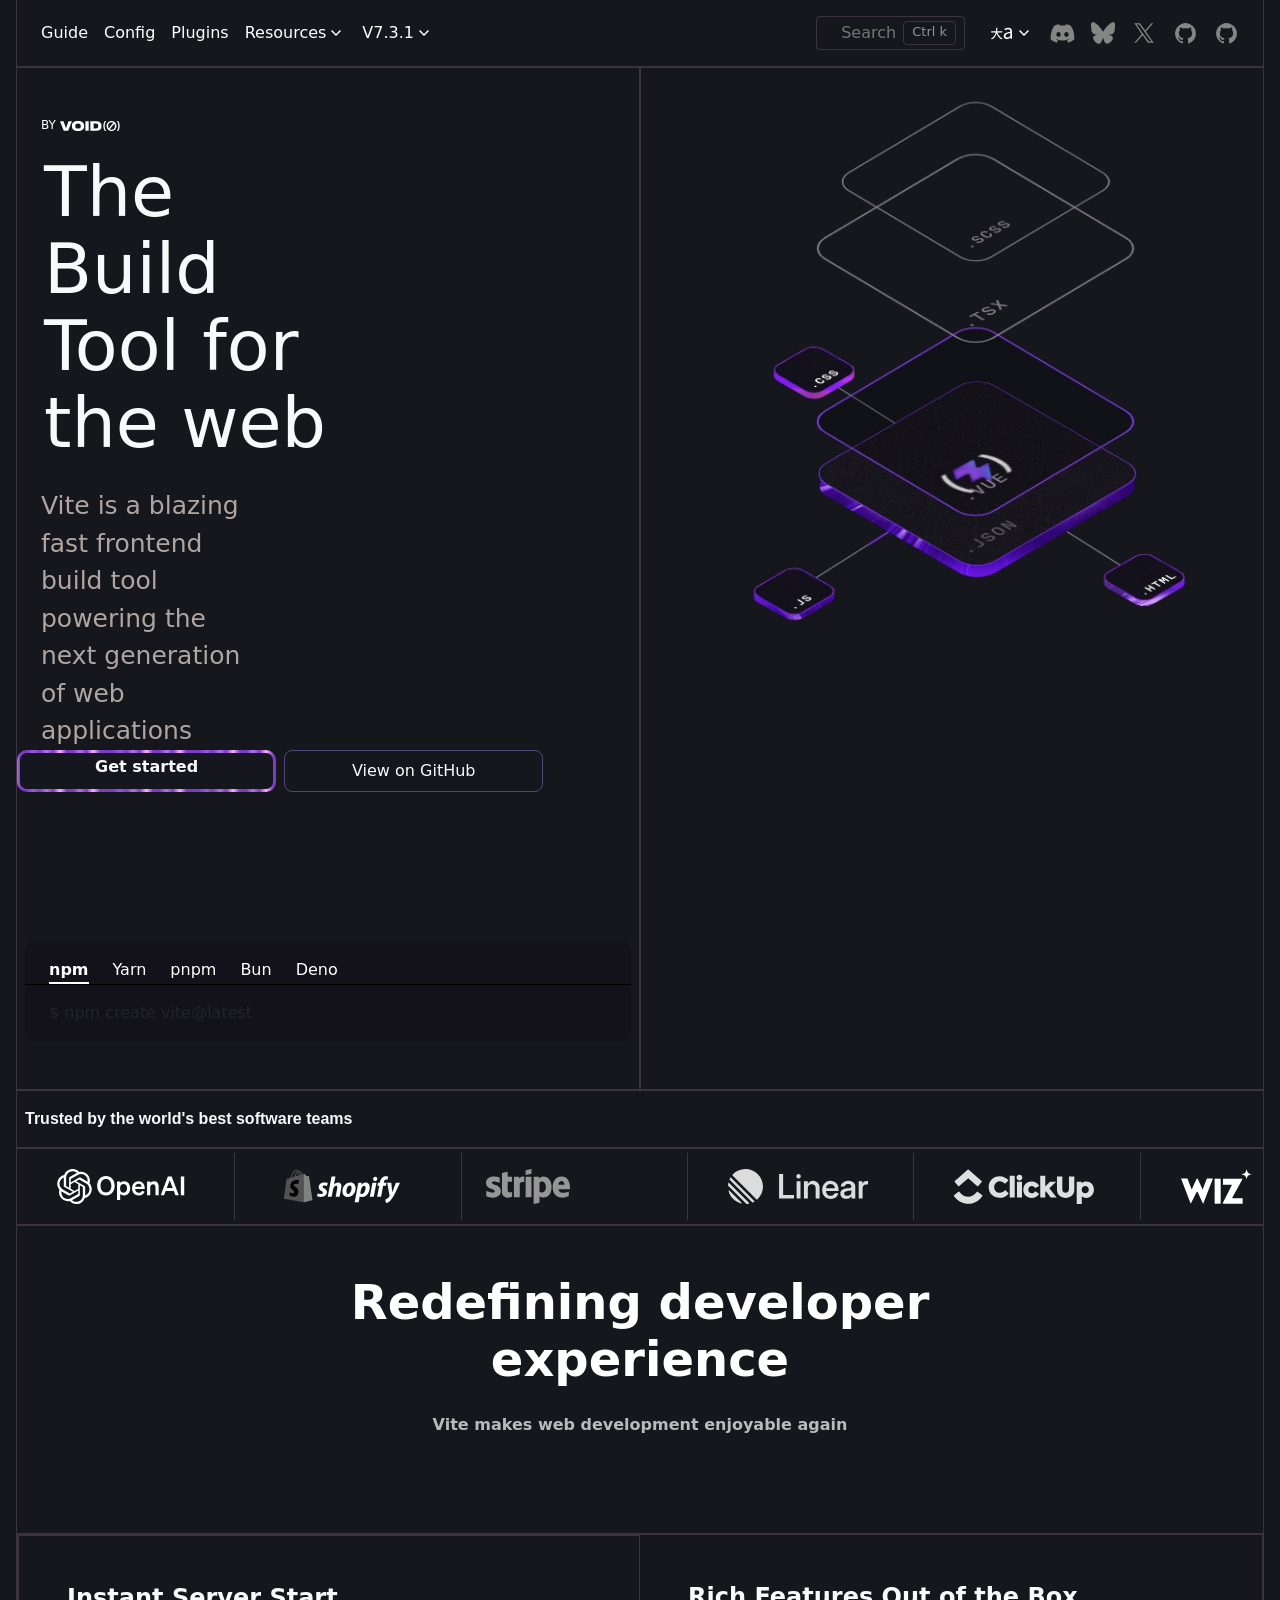
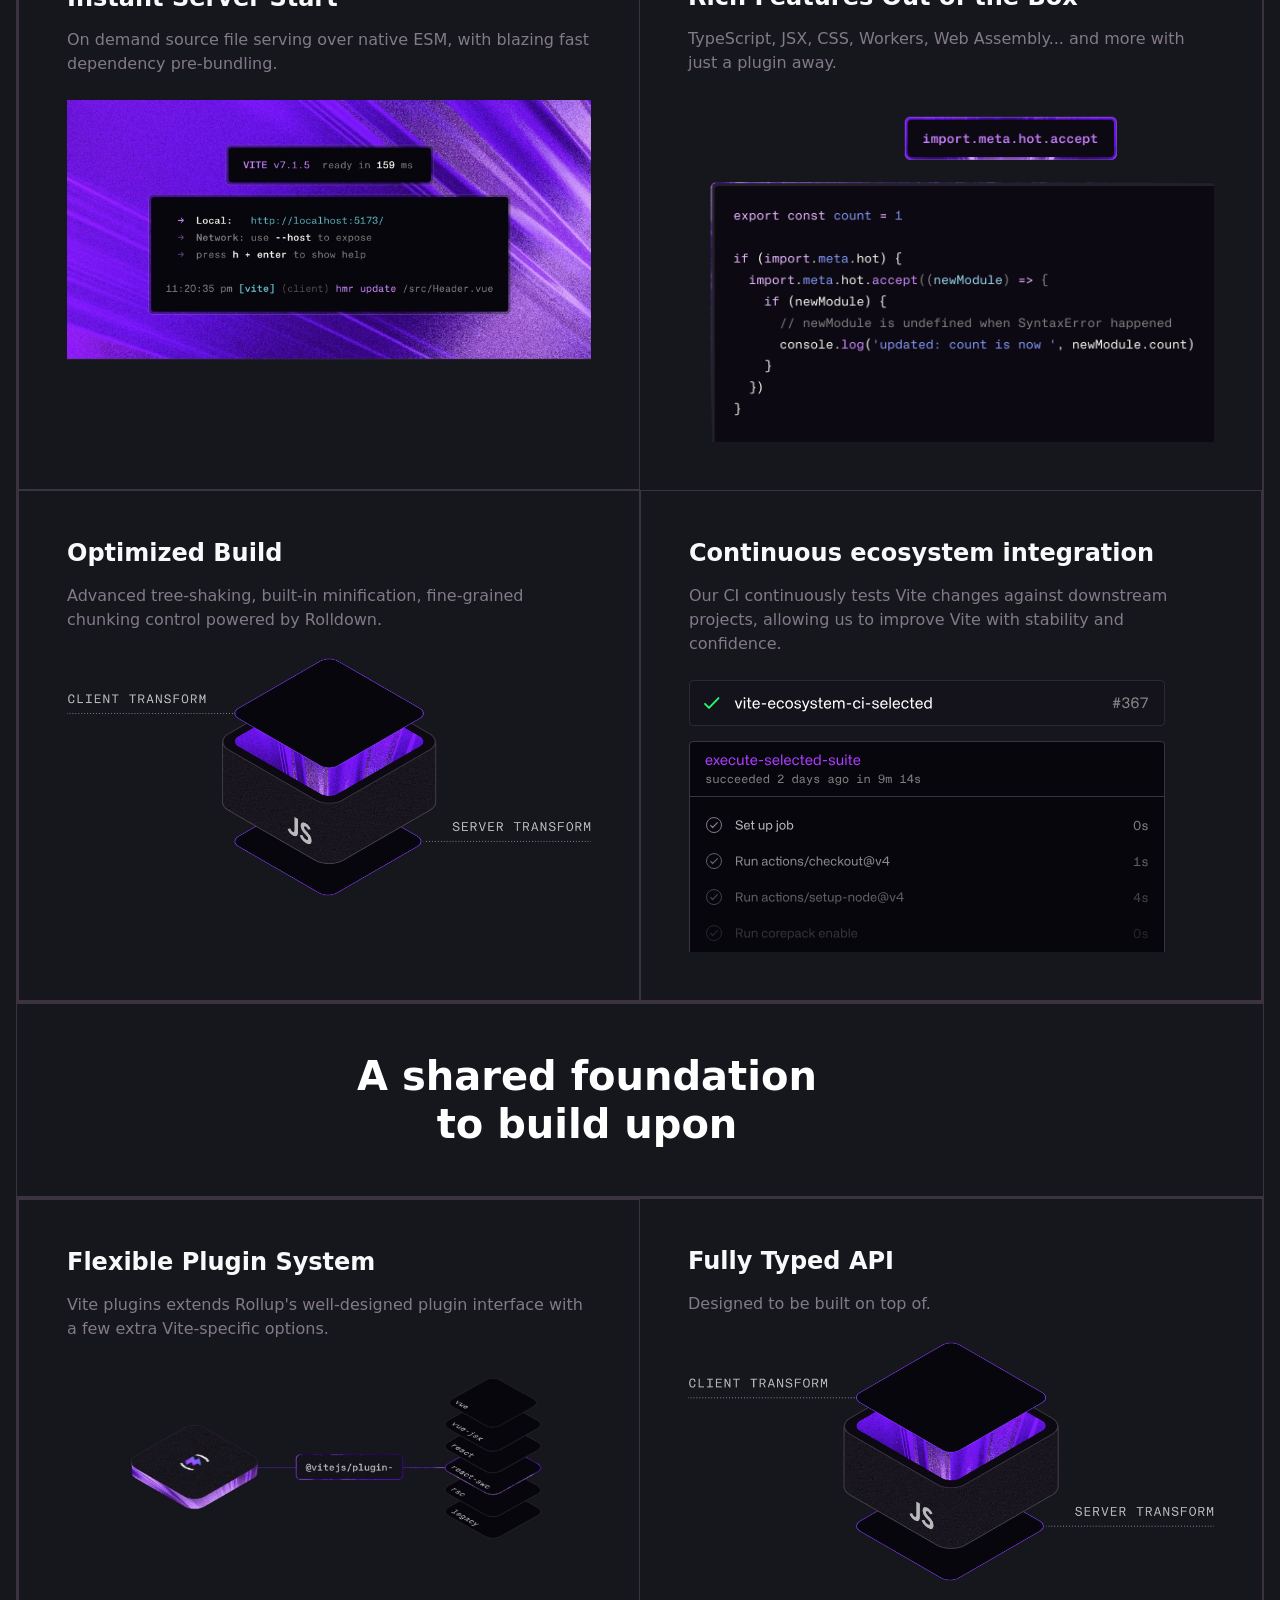
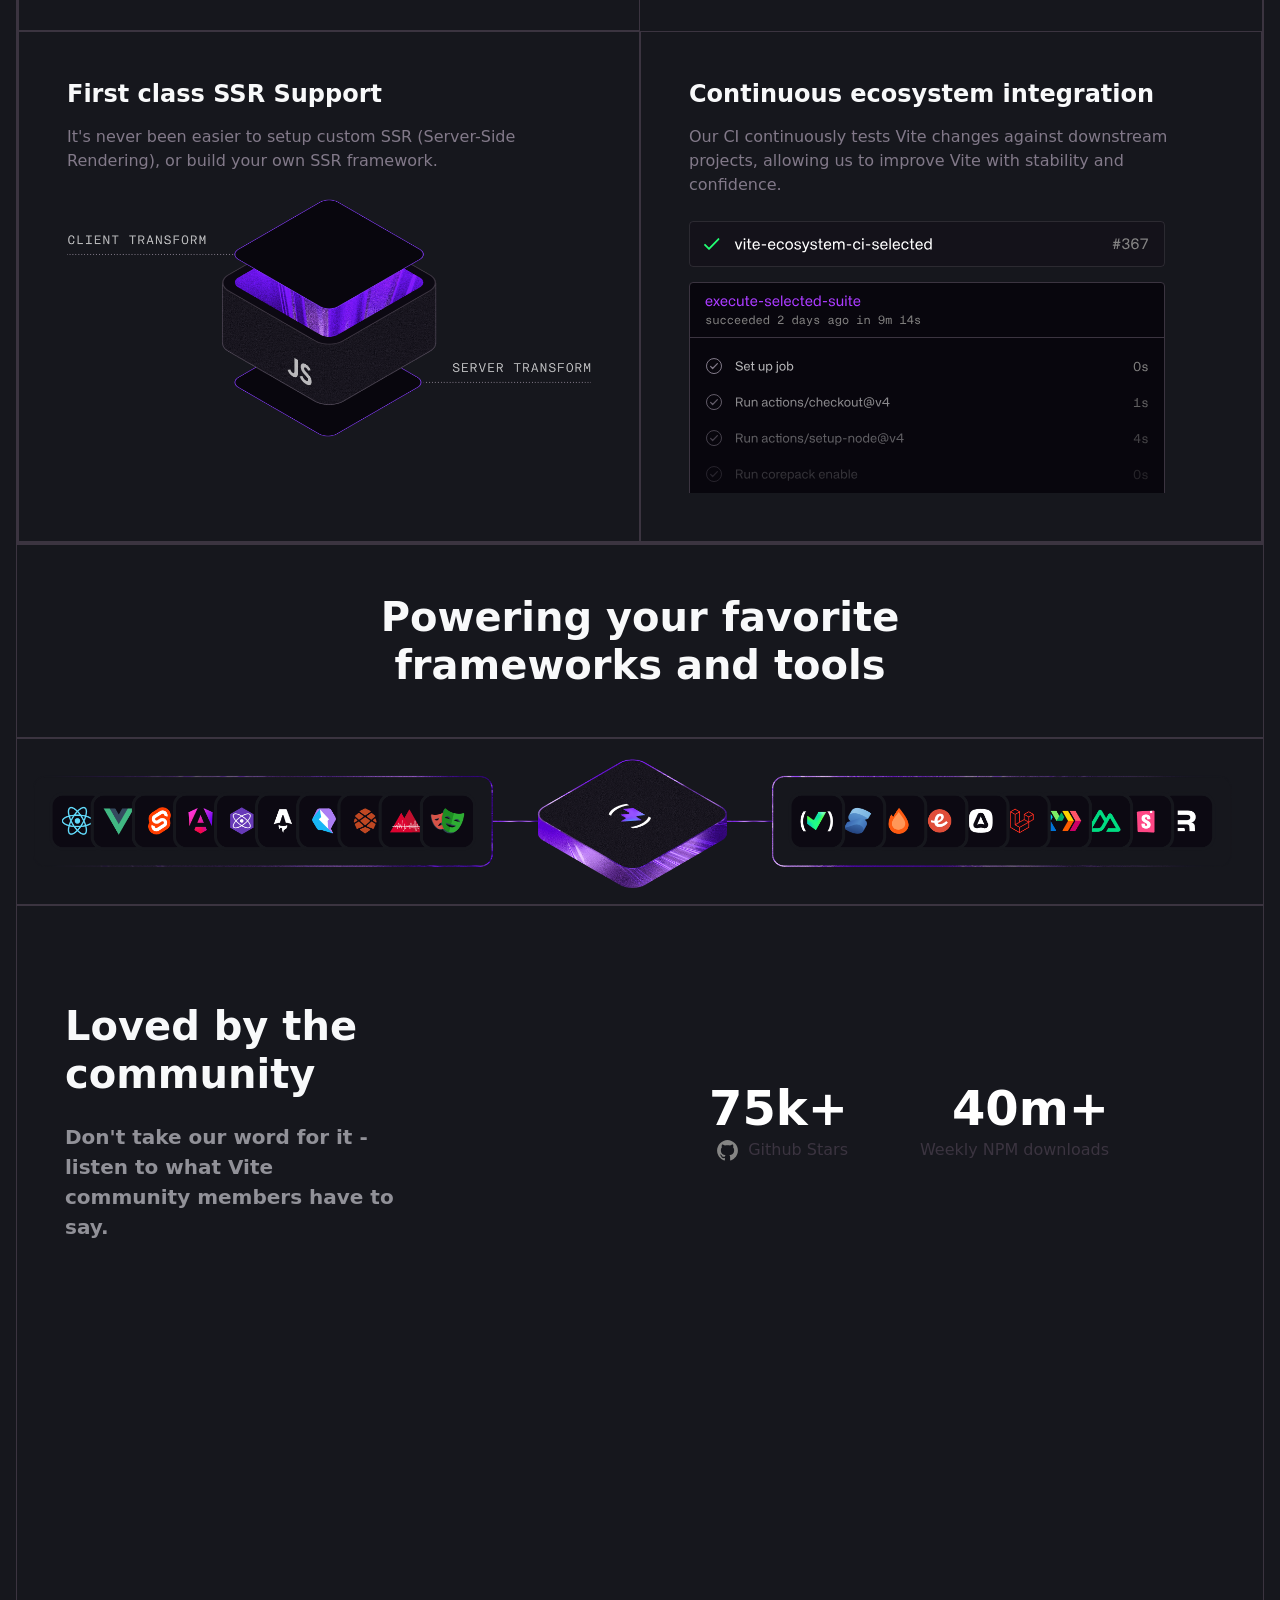
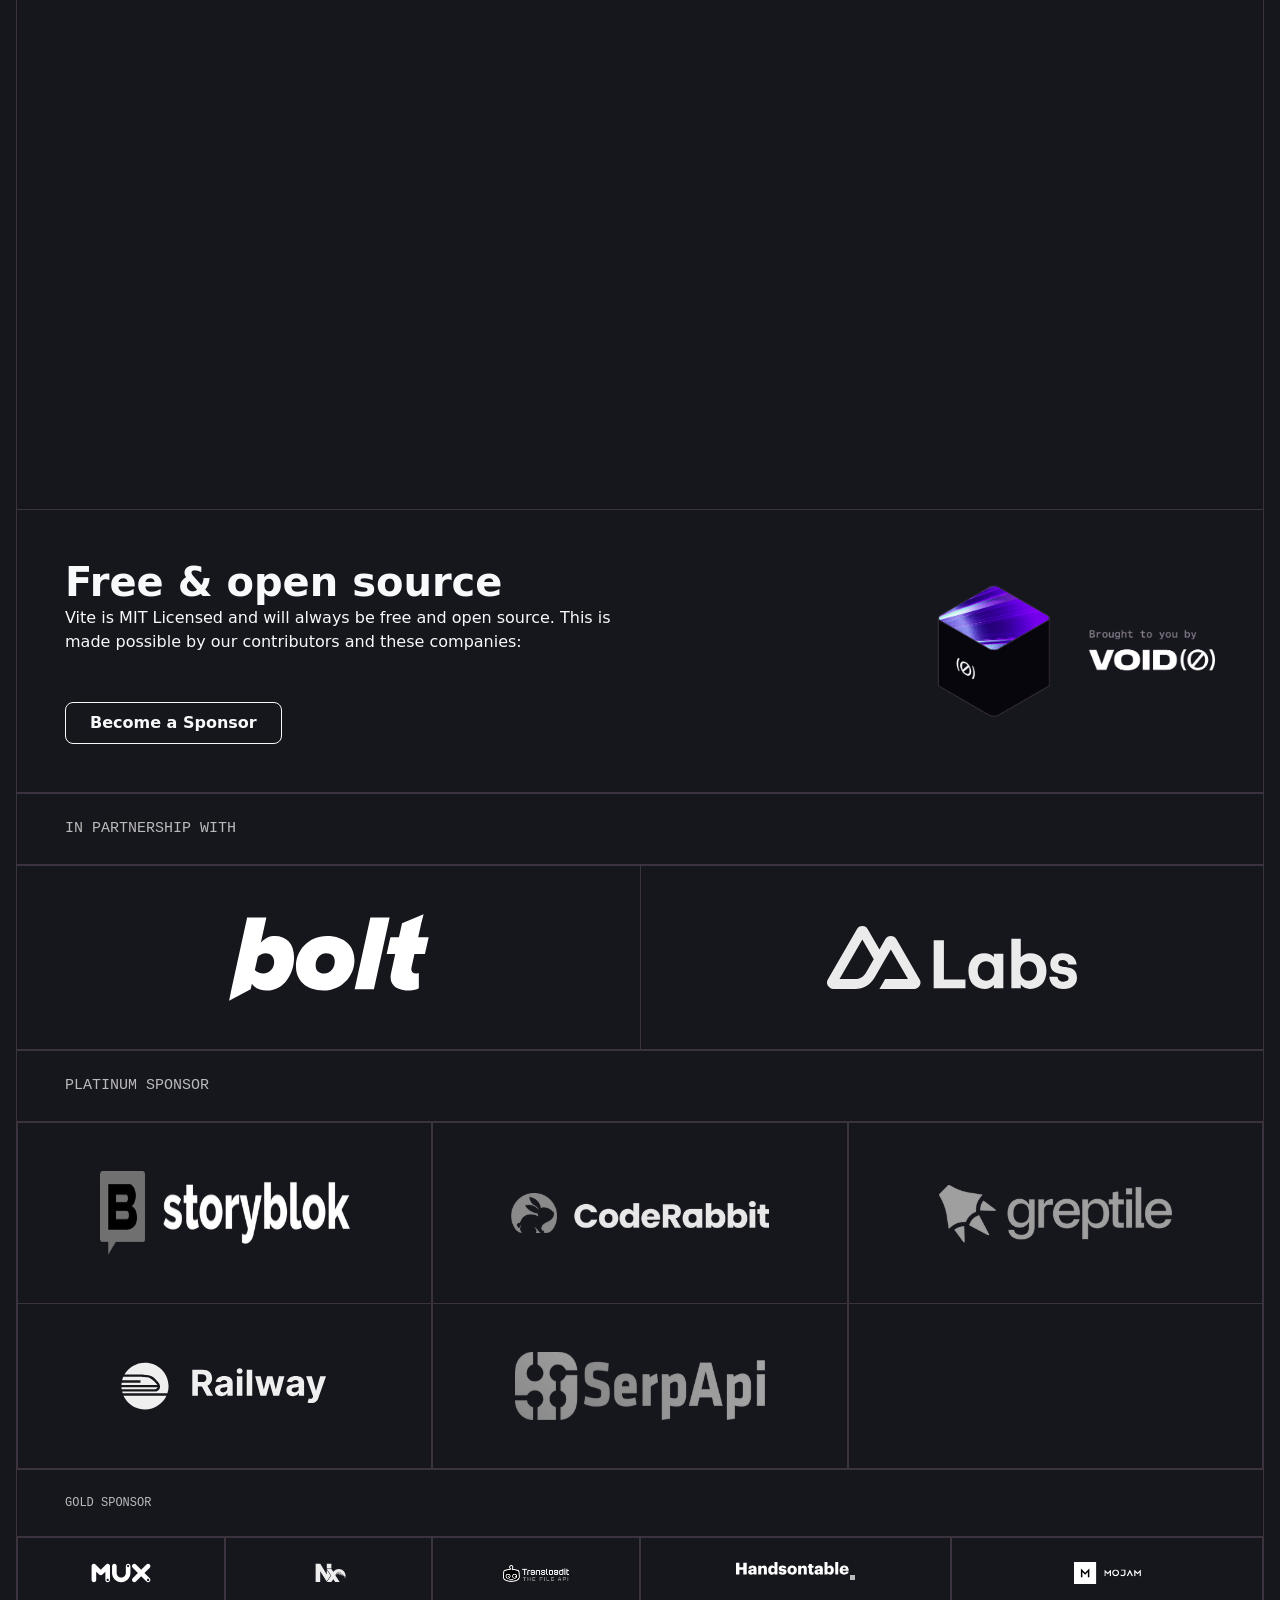
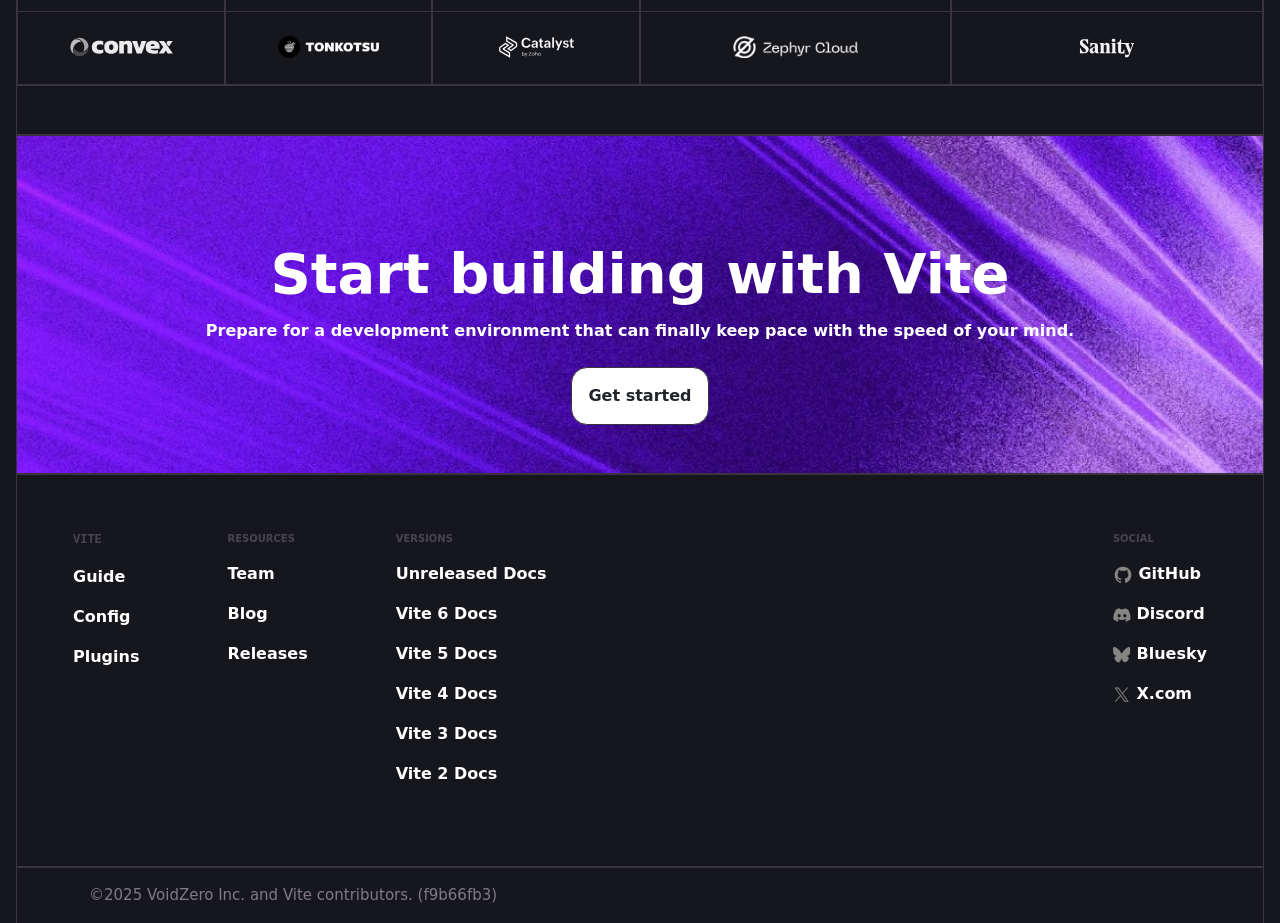
==== index.html @ 443e7c4e "v10" ====
<!DOCTYPE html>
<html lang="en">

<head>
    <meta charset="UTF-8">
    <meta name="viewport" content="width=device-width, initial-scale=1.0">
    <title>Document</title>
    <link rel="stylesheet" href="style.css">
    <link rel="stylesheet" href="bootstrap-5.3.8-dist/bootstrap-5.3.8-dist/css/bootstrap.css">
</head>

<body style="background-color: #16171D !important;">

    <header class="container-xl px-3 py-0 ">
        <nav class="d-flex justify-content-between justify-content-lg-between px-4 py-3 align-items-center"
            style="border: 1px solid  #3B3440;border-top: 0;">

            <div class="d-flex">
                <div>
                    <img height="18" src="Media/vite-light.t8GCa_VF.svg" alt="">
                </div>
                <div class="d-lg-flex gap-3 d-none d-lg-block align-items-center ">
                    <a class="text-decoration-none text-white fs-6" href="">Guide</a>
                    <a class="text-decoration-none text-white fs-6" href="">Config</a>
                    <a class="text-decoration-none text-white fs-6" href="">Plugins</a>
                    <div class="dropdown">
                        <div class="dropdown-trigger d-lg-flex align-items-lg-center">
                            <span>Resources</span>
                            <img src="media/keyboard_arrow_down_20dp_FFFFFF_FILL0_wght400_GRAD0_opsz20.svg" alt="">

                            <div class="dropdown-menu ">
                                <div>
                                    <a href="#">Team</a>
                                </div>
                                <div>
                                    <a href="#">Blog</a>
                                </div>
                                <div>
                                    <a href="#">Ecosystem</a>
                                </div>
                                <div>
                                    <a href="#">The Documentary</a>
                                </div>

                                <hr>

                                <div>
                                    <a href="#">Bluesky</a>
                                </div>
                                <div>
                                    <a href="#">Mastodon</a>
                                </div>
                                <div>
                                    <a href="#">X</a>
                                </div>
                                <div>
                                    <a href="#">Discord chat</a>
                                </div>
                                <div>
                                    <a href="#">Awesome vite</a>
                                </div>
                                <div>
                                    <a href="#">Viteconf</a>
                                </div>
                                <div>
                                    <a href="#">Dev community</a>
                                </div>
                            </div>
                        </div>

                    </div>

                    <div class="dropdown">
                        <div class="dropdown-trigger d-lg-flex align-items-lg-center">
                            <span>V7.3.1</span>
                            <img src="media/keyboard_arrow_down_20dp_FFFFFF_FILL0_wght400_GRAD0_opsz20.svg" alt="">

                            <div class="dropdown-menu ">
                                <div>
                                    <a href="#">Changelog</a>
                                </div>
                                <div>
                                    <a href="#">Contributing</a>
                                </div>
                                <hr>

                                <div>
                                    <a href="#">Unreleased Docs</a>
                                </div>
                                <div>
                                    <a href="#">Vite 6 D0cs</a>
                                </div>
                                <div>
                                    <a href="#">Vite 5 D0cs</a>
                                </div>
                                <div>
                                    <a href="#">Vite 4 D0cs</a>
                                </div>
                                <div>
                                    <a href="#">Vite 3 D0cs</a>
                                </div>
                                <div>
                                    <a href="#">Vite 2 D0cs</a>
                                </div>

                            </div>
                        </div>

                    </div>


                </div>
            </div>




            <div class="d-lg-flex gap-3  d-none d-lg-block align-items-center">

                <div class="d-none d-lg-flex  align-items-lg-center">
                    <div class="d-none d-lg-flex alz rounded-1 px-2 py-1 me-2" style="border: 1px solid #3B3440;">
                        <img class="me-3" src="" alt="">
                        <input class="bg-transparent border-0" style="outline: none; width: 62px;" type="text"
                            placeholder="Search">
                        <div class="px-2 rounded-1 "
                            style="color: #919198; font-size: 13px;border: 1px solid #3B3440; ">
                            Ctrl k
                        </div>
                    </div>
                </div>


                <div class="dropdown">
                    <div class="dropdown-trigger d-lg-flex align-items-lg-center">
                        <span><img src="media/language_chinese_dayi_36dp_FFFFFF_FILL0_wght400_GRAD0_opsz40.svg" alt=""
                                height="25px" style="filter: grayscale(5px);"></span>
                        <img src="media/keyboard_arrow_down_20dp_FFFFFF_FILL0_wght400_GRAD0_opsz20.svg" alt="">
                        <div class="dropdown-menu">
                            <div>
                                <a href="#">English</a>
                            </div>
                            <div>
                                <a href="#">简体中文</a>
                            </div>
                            <div>
                                <a href="#">日本語</a>
                            </div>
                            <div>
                                <a href="#">Español</a>
                            </div>
                            <div>
                                <a href="#">Português</a>
                            </div>
                            <div>
                                <a href="#">한국어</a>
                            </div>
                            <div>
                                <a href="#">Deutsch</a>
                            </div>
                            <div>
                                <a href="#">فارسی</a>
                            </div>

                        </div>
                    </div>
                </div>

                <div class=" d-flex gap-3">
                    <img src="media/download (15).svg" alt="" height="25px">
                    <img src="media/download (16).svg" alt="" height="25px">
                    <img src="media/download (17).svg" alt="" height="25px">
                    <img src="media/download (18).svg" alt="" height="25px">
                    <img src="media/download (18).svg" alt="" height="25px">
                </div>





            </div>


            </div>
            <div class="d-block d-lg-none">
                <img src="Media/search_56dp_F3F3F3_FILL0_wght200_GRAD200_opsz48.svg" alt="" height="25px">
                <img src="Media/drag_handle_56dp_F3F3F3_FILL0_wght400_GRAD0_opsz48.svg" alt="" height="25px">
            </div>
        </nav>
    </header>




    <main class="container-xl px-3 py-0">
        <div class="row  ">
            <div class="fess col-md-6" style="border: 1px solid #3B3440;">

                <div class="align-items-center  gap-2 py-5">
                    <p class="text-white text-md-start ps-md-4 mx-auto"
                        style="font-size: 12px ; color: #3B3440;  text-align: center;">BY
                        <img height="10" src="media/download (19).svg" alt="">
                    </p>

                    <p class="tool text-light  text-md-start  display-xl-3 fw-xl-semibold  " style=" text-align: center;">The
                        Build Tool for the web
                    </p>
                    <p class="power   text-md-start mx-md-0 ms-md-4 w-70   ;"
                        style="text-align: center;    color: #AFA5A2;">Vite is a blazing
                        fast frontend build tool powering the next generation of web applications</p>
                    <div
                        class="ani row gap-2  justify-content-center justify-content-lg-start justify-content-md-start">
                        <div class="get text-light fw-semibold  col-5" style="border: 3px solid transparent !important; padding: 2px 18px !important; text-align: center !important;
                            border-radius: 10px !important; background: linear-gradient(#16171E, #16171E) padding-box, linear-gradient(to right,
                              #7D3CC5,  #7D3CC5, #9857de, #7D3CC5, #ae75e9, #7D3CC5, #FBB2FF, #7D3CC5,  #7D3CC5, #ae75e9,
                             #7D3CC5, #FBB2FF, #7D3CC5, #7D3CC5,  #7D3CC5, #9857de, #7D3CC5, #ae75e9, #7D3CC5, #FBB2FF, #7D3CC5,  #7D3CC5, #ae75e9,
                             #7D3CC5, #FBB2FF, #7D3CC5,#7D3CC5,  #7D3CC5, #9857de, #7D3CC5, #ae75e9, #7D3CC5, #FBB2FF, #7D3CC5,  #7D3CC5, #ae75e9,
                             #7D3CC5, #FBB2FF, #7D3CC5   ); cursor: pointer; ">
                            Get started </div>


                        <p class="get text-light col-5 p-2  rounded-3 d-flex align-items-center justify-content-center    "
                            style="border: 1px solid #504577;  font-weight: 500; cursor: pointer;">
                            View
                            on GitHub</p>
                    </div>

                    <div class="latest-code d-none d-md-block rounded-3 mx-2 " style="background-color: #13121a;">

                    <ul class=" d-flex pt-3 px-lg-4 px-md-3 pb-0 gap-lg-4 gap-md-3 nav nav-underline " id="myTab" style="border-bottom: 1px solid black;">

                        <li class="nav-item">
                            <div class="nav-link active text-white" id="tab1-tab" data-bs-toggle="tab"
                                data-bs-target="#content1">
                                npm
                            </div>
                        </li>

                        <li class="nav-item">
                            <div class="nav-link text-white" id="tab2-tab" data-bs-toggle="tab"
                                data-bs-target="#content2">
                                Yarn
                            </div>
                        </li>

                        <li class="nav-item">
                            <div class="nav-link text-white" id="tab3-tab" data-bs-toggle="tab"
                                data-bs-target="#content3">
                                pnpm
                            </div>
                        </li>

                        <li class="nav-item">
                            <div class="nav-link text-white" id="tab3-tab" data-bs-toggle="tab"
                                data-bs-target="#content4">
                                Bun
                            </div>
                        </li>

                        <li class="nav-item">
                            <div class="nav-link text-white" id="tab3-tab" data-bs-toggle="tab"
                                data-bs-target="#content5">
                                Deno
                            </div>
                        </li>

                    </ul>

                    <div class="tab-content py-3 px-lg-4 px-md-3 ">
                        <div class=" collapse show active" id="content1">
                            <p class="" style="">$ npm create vite@latest</p>
                        </div>

                        <div class="collapse" id="content2"  >
                            <p>$ yarn create vite</p>
                        </div>

                        <div class="collapse " id="content3"  >
                            <p>$ pnpm create vite</p>
                        </div>

                        <div class="collapse " id="content4"  >
                            <p>$ bun create vite</p>
                        </div>

                        <div class="collapse " id="content5"  >
                            <p>$ deno init --npm vite</p>
                        </div>
                    </div>

                </div>


                </div>

                <img class="w-100 d-md-none" src="media/Screenshot_4-3-2026_103023_vite.dev.jpeg" alt="">
            </div>


            

            <div class="col-md-6" style="border: 1px solid #3B3440;">
                <img class=" d-none d-md-block w-100 " src="media/Screenshot_4-3-2026_103023_vite.dev.jpeg" alt="">
            </div>
        </div>








        <!-- <div class="code-container">
            <div class="tabs">
                <button class="tab active">npm</button>
                <button class="tab">Yarn</button>
                <button class="tab">pnpm</button>
                <button class="tab">Bun</button>
                <button class="tab">Deno</button>
            </div>
            <div class="code-block">
                <code><span class="prompt">$</span> npm create vite@latest</code>
                <button class="copy-button">
                

                </button>

            </div>

        </div> -->



        <div class="trust mx-auto " style="border: 1px solid #3B3440;">
            <p class="text-light mx-auto my-3 mx-md-2 text-md-left fw-semibold"
                style="width: 55%; font-family: Arial, Helvetica, sans-serif;">Trusted by the world's best software
                teams</p>
        </div>



        <div class="slide d-flex  align-items-center gap-4 mx-1 py-1 px-3 d-xl-none d-md-none "
            style="border: 1px solid #3B3440; overflow: hidden;">
            <div class="  px-4 py-3" style="border-right:1px solid #3B3440 ;"><img src="media/openai.svg" alt=""
                    height="35px"></div>
            <div class="px-4 py-3" style="border-right:1px solid #3B3440;"><img src="media/shopify.svg" alt=""
                    height="35px"></div>
            <div class="px-4 py-3 " style="border-right:1px solid #3B3440;"><img class="justify-content-center"
                    src="media/stripe.svg" alt="" height="35px"></div>
            <div class=" p-3" style="border-right:1px solid #3B3440;"><img src="media/linear.svg" alt="" height="35px">
            </div>
            <div class=" p-3" style="border-right:1px solid #3B3440;"><img src="media/clickup.svg" alt="" height="35px">
            </div>
            <div class=" p-3"><img src="media/wiz.svg" alt="" height="35px"></div>
        </div>

        <div class="fil d-none d-xl-flex  align-items-center gap-4  py-1 px-3 demand  "
            style="border: 1px solid #3B3440;">

            <div class=" col-xl-2  px-4 py-3" style="border-right:1px solid #3B3440 ;"><img src="media/openai.svg"
                    alt="" height="35px"></div>
            <div class="col-xl-2 px-4 py-3" style="border-right:1px solid #3B3440;"><img src="media/shopify.svg" alt=""
                    height="35px"></div>
            <div class="col-xl-2 py-3 " style="border-right:1px solid #3B3440;"><img class="justify-content-center"
                    src="media/stripe.svg" alt="" height="35px"></div>
            <div class="col-xl-2 p-3" style="border-right:1px solid #3B3440;"><img src="media/linear.svg" alt=""
                    height="35px">
            </div>
            <div class="col-xl-2 p-3" style="border-right:1px solid #3B3440;"><img src="media/clickup.svg" alt=""
                    height="35px">
            </div>
            <div class="col-xl-2 p-3"><img src="media/wiz.svg" alt="" height="35px"></div>
        </div>



        <div class="p-5 d-flex align-items-center justify-content-center px-5 py-5" style="border: 1px solid #3B3440;">

            <div class="text-center">

                <h1 class="display-5 fw-semibold mb-4 text-white justify-content-center">
                    Redefining developer <br> experience
                </h1>

                <p class=" mb-md-5  mt-1 text-center  fw-semibold w-70 mt-md-2  " style="color:#B9BABB;">
                    Vite makes web development enjoyable again
                </p>


            </div>

        </div>


        

        <div class="" style="border: 1px solid #3B3440; border-top: 0;">
            <div class="row" style="border: 1px solid #3B3440;">


                <div class="col-12 col-md-6  p-5" style="border: 1px solid #3B3440;">

                    <h4 class="fw-semibold mb-3 text-light">
                        Instant Server Start
                    </h4>

                    <p class=" w-70" style="color: #827989 !important;">
                        On demand source file serving over native ESM, with blazing fast dependency pre-bundling.
                    </p>

                    <img src="media/Screenshot_4-3-2026_185350_vite.dev (1).jpeg" class="img-fluid mt-4">

                </div>



                <div class="col-12 col-md-6  p-5">

                    <h4 class="fw-semibold mb-3 text-light">
                        Rich Features Out of the Box
                    </h4>

                    <p class="" style="color: #827989 !important;">
                        TypeScript, JSX, CSS, Workers, Web Assembly... and more with just a plugin away.


                    </p>

                    <img src="media/vite-featurepanel-2-terminal.CjMck4X1.png " class="img-fluid mt-4">

                </div>



                <div class="col-12 col-md-6  p-5" style="border: 1px solid #3B3440;">

                    <h4 class="fw-semibold mb-3 text-light">
                        Optimized Build
                    </h4>

                    <p class="" style="color: #827989 !important;">
                        Advanced tree-shaking, built-in minification, fine-grained chunking control powered by Rolldown.
                    </p>

                    <img src="media/vite-ssr-support.C71yCKer (2).png" class="img-fluid mt-4">

                </div>



                <div class="col-12 col-md-6  p-5" style="border: 1px solid #3B3440;">

                    <h4 class="fw-semibold mb-3 text-light">
                        Continuous ecosystem integration
                    </h4>

                    <p class="" style="color: #827989 !important;">
                        Our CI continuously tests Vite changes against downstream projects, allowing us to improve
                        Vite with stability and confidence.
                    </p>

                    <img src="media/vite-ci.rfkpyz0p (1).svg" class="img-fluid mt-4">

                </div>

            </div>

        </div>










        <section class="py-5 text-center" style="border: 1px solid #3B3440;">
            <div class="container">
                <div class="row justify-content-center">
                    <div class="col-md-10 col-lg-8 col-xl-6">
                        <h1 class="fw-semibold display-md-5 display-lg-4 display-xl-3 text-white">
                            A shared foundation <br>
                            to build upon
                        </h1>
                    </div>
                </div>
            </div>
        </section>

        <div class="" style="border: 1px solid #3B3440;">
            <div class="row" style="border: 1px solid #3B3440;">


                <div class="col-12 col-md-6  p-5" style="border: 1px solid #3B3440;">

                    <h4 class="fw-semibold mb-3 text-light">
                        Flexible Plugin System
                    </h4>

                    <p class=" w-70" style="color: #827989 !important;">
                        Vite plugins extends Rollup's well-designed plugin interface with a few extra Vite-specific
                        options.
                    </p>

                    <img src="media/Screenshot_9-3-2026_185716_vite.dev.jpeg" class="img-fluid mt-4">

                </div>



                <div class="col-12 col-md-6  p-5">

                    <h4 class="fw-semibold mb-3 text-light">
                        Fully Typed API
                    </h4>

                    <p class="" style="color: #827989 !important;">
                        Designed to be built on top of.
                    </p>

                    <img src="media/vite-ssr-support.C71yCKer (2).png" class="img-fluid mt-4">

                </div>



                <div class="col-12 col-md-6  p-5" style="border: 1px solid #3B3440;">

                    <h4 class="fw-semibold mb-3 text-light">
                        First class SSR Support
                    </h4>

                    <p class="" style="color: #827989 !important;">
                        It's never been easier to setup custom SSR (Server-Side Rendering), or build your own SSR
                        framework.
                    </p>

                    <img src="media/vite-ssr-support.C71yCKer (2).png" class="img-fluid mt-4">

                </div>



                <div class="col-12 col-md-6  p-5" style="border: 1px solid #3B3440;">

                    <h4 class="fw-semibold mb-3 text-light">
                        Continuous ecosystem integration
                    </h4>

                    <p class="" style="color: #827989 !important;">
                        Our CI continuously tests Vite changes against downstream projects, allowing us to improve
                        Vite with stability and confidence.
                    </p>

                    <img src="media/vite-ci.rfkpyz0p (1).svg" class="img-fluid mt-4">

                </div>

            </div>

        </div>


        <div class=" py-5" style="border: 1px solid #3B3440;">

            <div class="row justify-content-center text-center">

                <div class="col-12 col-md-10 col-lg-8 col-xl-6">

                    <h1 class="fw-semibold display-6 display-md-4 display-lg-3 text-light">
                        Powering your favorite<br>
                        frameworks and tools
                    </h1>

                </div>

            </div>

        </div>






















        <div class="d-flex d-md-none d-lg-none d-xl-none" style="border: 1px solid #3B3440;">
            <img class="px-3 py-3" width="100%" src="media/vite-frameworks-mobile.DUw9NoVz.png" alt="">
        </div>

        <div class=" d-none d-md-block w-100 " style="border: 1px solid #3B3440;">
            <img class="px-3 py-3" width="100%" src="media/vite-frameworks.BUIm9W5J (1).png" alt="">
        </div>




        <section class="py-5" style="border: 1px solid #3B3440; border-bottom: 0;">
            <div class="container py-lg-5 px-lg-5 p-3">

                <div class="row align-items-center ">

                    <div class="col-lg-6">

                        <h1 class="display-6 fw-semibold mb-4 text-light">
                            Loved by the community
                        </h1>

                        <p class="fs-5 fw-semibold align-items-mb-center " style="width: 65%;color: #919198;">
                            Don't take our word for it - listen to what
                            Vite community members have to say.
                        </p>

                    </div>


                    <div class="col-lg-6">

                        <div class="row text-lg-end">


                            <div class="col-6">

                                <h1 class="display-5 fw-bold text-white">
                                    75k+
                                </h1>

                                <p class=" fs-6 d-flex align-items-center justify-content-lg-end gap-2" style="color: #3B3440;">
                                    <img height="25" src="media/download (18).svg" alt="">
                                    Github Stars
                                </p>

                            </div>


                            <div class="col-6">

                                <h1 class="display-5 fw-bold text-white">
                                    40m+
                                </h1>

                                <p class=" fs-6" style="color: #3B3440;">
                                    Weekly NPM downloads
                                </p>

                            </div>

                        </div>

                    </div>

                </div>
            </div>


            

        <div class="grid fade-border  mt-md-4 row px-4" style="mask-image: linear-gradient(to bottom, black 60%, transparent 100%);">

            <div class="col-12 col-md-6  col-lg-4 ">
                <div class="para  rounded-3 py-4 px-3 px-md-4 mb-4 me-md-3 fw-semibold"
                    style="background-color: #14121A; border: 0.5px solid #3B3440;">
                    <p class=" text10 " style="color: #8E8C91 !important; line-height: 1.7 !important;  ">
                        I'm loving what Vite enables. We've found building SolidStart that it is less a
                        metaframework
                        but a system of symbiotic Vite plugins. While built with SolidJS in mind, they should scale
                        from
                        our simplest template to opinionated starter. We're building an ecosystem on Vite.
                    </p>
                    <div class="d-flex mt-4 gap-4 align-items-center ">
                        <img class="rounded-2" height="50" src="media/Sc9ehtAr_400x400.jpg" alt="">

                        <div>
                            <p class="" style="color:#6F6875; font-family: monospace; font-size: 14px;">Ryan
                                Carniato</p>
                            <p class=""
                                style="font-size: 13px; font-weight: lighter; color: white; font-family: monospace;">
                                @RyanCarniato</p>
                        </div>

                    </div>
                </div>

                <div class=" para  rounded-3 py-4 px-3 px-md-4 mb-4 me-md-3  "
                    style="background-color: #14121A; border: 0.5px solid #3B3440;">
                    <p class="text10 fw-semibold " style=" color:#8E8C91;  line-height: 1.7 !important; ">
                        Vite is basically the united nations of JavaScript at this point. I'll be there as a
                        representative of Sveltelandia
                    </p>
                    <div class="d-flex mt-4 gap-4 align-items-center ">
                        <img class="rounded-2" height="50" src="media/voQFcYjY_400x400.jpg" alt="">

                        <div>
                            <p class="" style="color:#6F6875; font-family: monospace; font-size: 14px;">Rich Harris
                            </p>
                            <p class=""
                                style="font-size: 13px; font-weight: lighter; color: white; font-family: monospace;">
                                @Rich_Harris</p>
                        </div>

                    </div>
                </div>

                <div class="para hover-color  rounded-3 py-4 px-3 px-md-4 me-md-3 "
                    style="background-color: #14121A; border: 0.5px solid #3B3440;">
                    <p class="text10 fw-semibold"
                        style="color: #8E8C91 !important; font-size: 14px; line-height: 1.7 !important;  ">
                        Each and every time I use Vite, I feel a true sense of pure and unbridled joy.
                    </p>
                </div>

            </div>


            <div class=" d-none d-md-block col-12 col-md-6 col-lg-4 ">
                <div class="para hover-color   rounded-3 py-4 px-3 px-md-4 mb-4 me-md-0 me-lg-3"
                    style="background-color: #14121A; border: 0.5px solid #3B3440;">
                    <p class="text10 fw-semibold"
                        style="color: #8E8C91 !important; font-size: 14px; line-height: 1.7 !important;  ">
                        It's also a great platform to build a framework on since it provides a pluggable dev
                        environment.
                    </p>

                    <p class="text10 mt-3 fw-semibold "
                        style="color: #8E8C91 !important; font-size: 14px; line-height: 1.7 !important;  ">
                        Community is amazing too.
                    </p>

                    <div class="d-flex mt-4 gap-4 align-items-center ">
                        <img class="rounded-2" height="50" src="media/Sc9ehtAr_400x400.jpg" alt="">

                        <div>
                            <p class="" style="color:#6F6875; font-family: monospace; font-size: 14px;">Mark
                                Dalgleish</p>
                            <p class=""
                                style="font-size: 13px; font-weight: lighter; color: white; font-family: monospace;">
                                @markdalgleish</p>
                        </div>
                    </div>
                </div>

                <div class="para hover-color  rounded-3 py-4 px-3 px-md-4 mb-4 me-md-0 me-lg-3 "
                    style="background-color: #14121A; border: 0.5px solid #3B3440;">
                    <p class="text10 fw-semibold"
                        style="color: #8E8C91 !important; font-size: 14px; line-height: 1.7 !important;  ">
                        Every time I suspect I've hit the bounds of what Vite can do, I end up being wrong.
                    </p>
                    <div class="d-flex mt-4 gap-4 align-items-center ">
                        <img class="rounded-2" height="50" src="media/BzaOWhs1_400x400 (2).jpg" alt="">

                        <div class=" ">
                            <p class="" style="color:#6F6875; font-family: monospace; font-size: 14px;">Jason Miller
                            </p>
                            <p class=""
                                style="font-size: 13px; font-weight: lighter; color: white; font-family: monospace;">
                                @_developit</p>
                        </div>

                    </div>
                </div>

                <div class="para hover-color2  rounded-3 py-4 px-3 px-md-4 me-md-0 me-lg-3"
                    style="background-color: #14121A; border: 0.5px solid #3B3440;">
                    <p class="text10 fw-semibold "
                        style="color:#8E8C91 !important; font-size: 14px; line-height: 1.7 !important;  ">
                        Vite has been a game changer for the industry.
                    </p>
                    <div class="d-flex mt-4 gap-4 align-items-center ">
                        <img class="rounded-2" height="50" src="media/voQFcYjY_400x400.jpg" alt="">

                        <div>
                            <p class="" style="color:#6F6875; font-family: monospace; font-size: 14px;">David Cramer
                            </p>
                            <p class=""
                                style="font-size: 13px; font-weight: lighter; color: white; font-family: monospace;">
                                @zeeg</p>
                        </div>

                    </div>
                </div>


            </div>


            <div class=" d-none d-lg-block col-12 col-md-6 col-lg-4">
                <div class="para hover-color  rounded-3 py-4 px-3 px-md-4 mb-4"
                    style="background-color: #14121A; border: 0.5px solid #3B3440;">
                    <p class="text10 fw-semibold"
                        style="color: #8E8C91 !important; font-size: 14px; line-height: 1.7 !important; ">
                        I am so excited to see so many great frameworks teaming up on top of vite. So many will
                        benefit. ❤️ to the vite team.
                    </p>
                    <div class="d-flex mt-4 gap-4 align-items-center ">
                        <img class="rounded-2" height="50" src="media/BzaOWhs1_400x400 (2).jpg" alt="">

                        <div>
                            <p class="" style="color:#6F6875; font-family: monospace; font-size: 14px;">Dion Almaer
                            </p>
                            <p class=""
                                style="font-size: 13px; font-weight: lighter; color: white; font-family: monospace;">
                                @dalmaer</p>
                        </div>

                    </div>
                </div>

                <div class="para hover-color  rounded-3 py-4 px-3 px-md-4 mb-4 "
                    style="background-color: #14121A; border: 0.5px solid #3B3440;">
                    <p class="text10 fw-semibold "
                        style="color: #8E8C91 !important; font-size: 14px; line-height: 1.7 !important;  ">
                        Vite is gonna eat the (JavaScript) world.
                    </p>
                    <div class="d-flex mt-4 gap-4 align-items-center ">
                        <img class="rounded-2" height="50" src="media/voQFcYjY_400x400.jpg" alt="">

                        <div>
                            <p class="" style="color:#6F6875; font-family: monospace; font-size: 14px;">Christoph
                                Nakazawa</p>
                            <p class=""
                                style="font-size: 13px; font-weight: lighter; color: white; font-family: monospace;">
                                @cpojer</p>
                        </div>

                    </div>
                </div>

                <div class="para hover-color3  rounded-3 py-4 px-3 pb-md-5 px-md-4"
                    style="background-color: #14121A; border: 0.5px solid #3B3440;">
                    <p class="text10 fw-semibold "
                        style="color: #8E8C91 !important; font-size: 14px; line-height: 1.7 !important;  ">
                        Wow, wow, wow, wow, wow, wow, Vite is..... Vite is.... Wow 🤤🤯🙏
                    </p>
                    <div class="d-flex mt-4 gap-4 align-items-center ">
                        <img class="rounded-2" height="50" src="media/voQFcYjY_400x400.jpg" alt="">

                        <div>
                            <p class="" style="color:#6F6875; font-family: monospace; font-size: 14px;">Nikolaj</p>
                            <p class=""
                                style="font-size: 13px; font-weight: lighter; color: white; font-family: monospace;">
                                @lopugit</p>
                        </div>

                    </div>
                </div>
            </div>

        </div>
        </section>






        <div class="px-5 py-5 " style="border: 1px solid #3B3440;">

            <div class="row align-items-center ">

                <div class="col-12 col-lg-6 ">

                    <h2 class="fw-semibold mb-2111 display-6 text-light ">
                        Free & open source
                    </h2>

                    <p class="mit  mb-5 text-light w-70 " style="color:#827989 ;">
                        Vite is MIT Licensed and will always be free and open source.
                        This is made possible by our contributors and these companies:
                    </p>

                    <button class="become btn btn-outline-light px-4 py-2 rounded-3 fw-semibold">
                        Become a Sponsor
                    </button>

                </div>


                <div class="col-12 col-lg-6 text-center text-lg-end">

                    <div class="d-flex flex-column flex-lg-row justify-content-lg-end align-items-center gap-3">

                        <img src="media/vite-by-voidzero.DjB1Yyie.png" class="" style="max-width:280px;" alt="">

                    </div>
                </div>
            </div>
        </div>


        <div class="px-2 px-md-5 py-4" style="border: 1px solid #3B3440;">
            <p
                style="font-family: monospace;font-size: 15px; font-weight: lighter !important;color: #BABABC !important;">
                IN PARTNERSHIP WITH</p>
        </div>




        <div class="bolt row " style="border: 1px solid #3B3440;">
            <div class="col-12 col-md-6 col-lg-6 px-5 py-5 d-flex justify-content-center ">
                <img width="200px" src="media/download (21).svg" alt="">
            </div>
            <div class="col-12 col-md-6 col-lg-6 px-5 py-5 d-flex justify-content-center  "
                style="border-left: 1px solid #3B3440;">
                <img width="250px" src="media/download (22).svg" alt="">
            </div>


        </div>

        <div class="px-2 px-md-5 py-4" style="border: 1px solid #3B3440;">
            <p
                style="font-family: monospace;font-size: 15px; font-weight: lighter !important;color: #BABABC !important;">
                PLATINUM SPONSOR</p>
        </div>

        <div class="bolt row " style="border: 1px solid #3B3440;">
            <div class="p-5 d-flex justify-content-center col-md-6 col-lg-4"
                style="border: 1px solid #3B3440; border-top: 0;">
                <img width="250px" src="media/storyblok.png" alt="">
            </div>

            <div class="p-5 px-5 py-5 d-flex justify-content-center align-items-center col-md-6 col-lg-4"
                style="border: 1px solid #3B3440; border-top: 0;">
                <img height="40" src="media/coderabbit_.png" alt="">
            </div>

            <div class="p-5 d-flex justify-content-center col-md-6 col-lg-4"
                style="border: 1px solid #3B3440; border-top: 0;">
                <img width="250px" src="media/greptile.png" alt="">
            </div>

            <div class="p-5 d-flex justify-content-center col-md-6 col-lg-4"
                style="border: 1px solid #3B3440; border-top: 0;">
                <img width="250px" src="media/railway.svg" alt="">
            </div>

            <div class="p-5 d-flex justify-content-center col-md-6 col-lg-4"
                style="border: 1px solid #3B3440; border-top: 0;">
                <img width="250px" src="media/serpapi.png" alt="">
            </div>

            <div class="p-5 d-flex justify-content-center col-md-6 col-lg-4"
                style="border: 1px solid #3B3440; border-top: 0;">
                <img width="250px" src="media/.png" alt="">
            </div>
        </div>

        <div class="px-2 px-md-5 py-4" style="border: 1px solid #3B3440;border-top: 0;">
            <p
                style="font-family: monospace;font-size: 12px; font-weight: lighter !important;color: #BABABC !important;">
                GOLD SPONSOR</p>
        </div>

        <div class="bolt row " style="border: 1px solid #3B3440;">
            <div class=" p-4  d-flex justify-content-center col-6 col-md-4 col-lg-2"
                style="border: 1px solid #3B3440; border-top: 0;">

                <img height="22" width="200px" src="media/mux.svg" alt="">
            </div>

            <div class="p-4 d-flex justify-content-center col-6 col-md-4 col-lg-2"
                style="border: 1px solid #3B3440; border-top: 0;">

                <img height="22" src="media/nx.svg" alt="">
            </div>

            <div class="p-4 d-flex justify-content-center col-6 col-md-4 col-lg-2"
                style="border: 1px solid #3B3440; border-top: 0;">

                <img height="25" src="media/transloadit.png" alt="">
            </div>

            <div class="p-4 d-flex justify-content-center col-6 col-md-4 col-lg-3"
                style="border: 1px solid #3B3440; border-top: 0;">

                <img height="18" src="media/handsontable.svg" alt="">
            </div>

            <div class="p-4 d-flex justify-content-center col-6 col-md-4 col-lg-3"
                style="border: 1px solid #3B3440; border-top: 0;">

                <img height="22" src="media/mojam.svg" alt="">
            </div>

            <div class="p-4 d-flex justify-content-center col-6 col-md-4 col-lg-2"
                style="border: 1px solid #3B3440; border-top: 0;">

                <img height="22" src="media/convex.svg" alt="">
            </div>

            <div class="p-4 d-flex justify-content-center col-6 col-md-4 col-lg-2"
                style="border: 1px solid #3B3440; border-top: 0;">

                <img height="22" src="media/tonkotsu.png" alt="">
            </div>

            <div class="p-4 d-flex justify-content-center col-6 col-md-4 col-lg-2"
                style="border: 1px solid #3B3440; border-top: 0;">

                <img height="22" src="media/catalyst.svg" alt="">
            </div>


            <div class="p-4 d-flex justify-content-center col-6 col-md-4 col-lg-3"
                style="border: 1px solid #3B3440; border-top: 0;">

                <img height="22" src="media/zephyr_cloud.png" alt="">
            </div>


            <div class="p-4 d-flex justify-content-center col-6 col-md-4 col-lg-3"
                style="border: 1px solid #3B3440; border-top: 0;">

                <img height="24" src="media/sanity.svg" alt="">
            </div>
        </div>


        <div class="p-4 d-flex justify-content-center col-6 col-md-4 col-lg-3"
            style="border: 1px solid #3B3440; border-top: 0; width: 100%;">


        </div>

        <div class="px-5 py-5"
            style="border: 1px solid #3B3440; width: 100%; background-image: url(media/vite-featurepanel-1-background.BHnDg8j4.jpg); background-position: center; background-size: cover;">

            <p class="mb-1 mt-md-5 text-center py-md-2 px-md-4 text-white  fw-semibold display-4  ">Start building
                with Vite</p>
            <p class="prep mb-4 text-center mx-auto fw-semibold px-md-5 text-white">Prepare for a development
                environment
                that can finally keep pace with the speed of your mind.</p>
            <div class="d-flex justify-content-center px-md-5 text-white">
                <button class="btn3 py-3 px-3  bg-white text-dark rounded-4 fw-semibold  "
                    style="border: 0.5px solid #3B3440;">Get started</button>
            </div>
        </div>



        <div class=" px-md-5 py-4 pt-md-5 d d-md-flex justify-content-md-center justify-content-lg-between justify-content-xl-between gap-md-5 pt-4 "
            style="border: 1px solid #3B3440;">
            <div class=" d-md-flex  justify-content-between gap-5">
                <div class="mb-5 me-md-4">
                    <p class="p-2 fw-bold" style="color: #49454F; font-family: monospace; font-size: 12px;">VITE</p>
                    <div class="d-grid gap-3  p-2" style="font-weight: 200;">
                        <a class="text-white text-decoration-none fw-semibold" href="">Guide</a>
                        <a class="text-white text-decoration-none fw-semibold" href="">Config</a>
                        <a class="text-white text-decoration-none fw-semibold" href="">Plugins </a>
                    </div>
                </div>

                <div class="mb-5 me-md-4 ">
                    <p class="p-2 fw-bold" style="color: #49454F; font-size: 10px;">RESOURCES</p>
                    <div class="d-grid gap-3 p-2" style="font-weight: 200;">
                        <a class="text-white text-decoration-none fw-semibold" href="">Team</a>
                        <a class="text-white text-decoration-none fw-semibold" href="">Blog</a>
                        <a class="text-white text-decoration-none fw-semibold" href="">Releases</a>
                    </div>
                </div>

                <div class="mb-5 me-md-4">
                    <p class="p-2 fw-bold" style="color: #49454F !important; font-size: 10px;">VERSIONS</p>
                    <div class="d-grid gap-3 p-2" style="font-weight: 200; flex-wrap: nowrap;">
                        <a class="text-white text-decoration-none fw-semibold " href="">Unreleased Docs</a>
                        <a class="text-white text-decoration-none fw-semibold" href="">Vite 6 Docs</a>
                        <a class="text-white text-decoration-none fw-semibold" href="">Vite 5 Docs</a>
                        <a class="text-white text-decoration-none fw-semibold" href="">Vite 4 Docs</a>
                        <a class="text-white text-decoration-none fw-semibold" href="">Vite 3 Docs</a>
                        <a class="text-white text-decoration-none fw-semibold" href="">Vite 2 Docs</a>

                    </div>

                </div>
            </div>
            <div>
                <p class="p-2 fw-bold" style="color: #49454F !important; font-size: 10px;">SOCIAL</p>
                <div class="d-grid gap-3 p-2" style="font-weight: 200;">
                    <a class="text-white text-decoration-none fw-semibold" href="">
                        <img height="20" src="media/download (18).svg" alt="">       
                        GitHub
                    </a>
                    <a class="text-white text-decoration-none fw-semibold" href="">
                        <img height="18" src="media/download (23).svg" alt="">
                        Discord</a>
                    <a class="text-white text-decoration-none fw-semibold" href="">
                        <img height="18" src="media/download (24).svg" alt="">
                        Bluesky</a>
                    <a class="text-white text-decoration-none fw-semibold" href="">
                        <img height="18" src="media/download (25).svg" alt="">
                        X.com</a>
                </div>
            </div>
        </div>


        <div class="px-3 px-md-5 py-3" style="border: 1px solid #3B3440; border-bottom: 0;">
            <p class="px-md-4 " style="color: #827989;font-size: 15px ;">©2025 VoidZero Inc. and Vite contributors.
                (f9b66fb3)</p>
        </div>






    </main>





    <script src="bootstrap-5.3.8-dist/bootstrap-5.3.8-dist/js/bootstrap.js"></script>

</html>
---- style.css ----
* {
    margin: 0 !important;
    padding: 0 !important;
    box-sizing: border-box !important;
}



.nav-links {
    display: flex;
    align-items: center;
}

.dropdown-trigger {
    position: relative;
    color: white;
}

.dropdown-menu {
    opacity: 0;
    pointer-events: none;
    position: absolute;
    background-color: #16171D !important;
    border: 1px solid #322D37 !important;
    left: -68px;
    top: 25px;
}

.dropdown-menu div {
    padding: 2px 8px;
}

.dropdown-menu div:hover {
    background-color: #22232b;
    border-radius: 5px;
    transition: all 0.2s;

}

.dropdown-menu div:hover a {
    color: #7567A6 !important;
}

.dropdown-trigger:hover .dropdown-menu {
    color: #322D37 !important;
    opacity: 1;
    pointer-events: all;
}

.dropdown-menu img {
    width: 8%;
}

.dropdown-menu {
    display: grid !important;
    align-items: center;
    gap: 5px;
    padding: 5px 10px !important;

}

.dropdown-menu div a {
    color: white;
    text-decoration: none;
    font-size: 13px;
}

hr {
    border: 1.5px solid #322D37 !important;
}



.slide div {
    animation: slide 20s linear infinite;
}

.slide div img {
    filter: saturate(0) invert(100%);
}

.bolt div img {
    filter:saturate(0) invert(100%);
}



.fil div img {
    filter: saturate(0) invert(100%); ;
}

@keyframes slide {
    0% {
        transform: translatex(0)
    }

    100% {
        transform: translatex(-900px)
    }
}

@media (max-width:2770px) {
    header {
        max-width: 1460px !important;
        margin: auto !important;
    }

    main {
        max-width: 1460px !important;
        margin: auto !important;
    }

    footer {
        max-width: 1460px !important;
        margin: auto !important;
    }

}

@media (max-width:1526px) {
    header {
        max-width: 1450px !important;
    }

}

 @media (max-width:2626px) and (min-width:1440px) {

    .tool {
        width: 350px !important;
        justify-content: start;
        text-align: start !important;
        margin-left: 27px !important;
        font-weight: bolder !important;
        font-size: 45px !important;
        line-height: 1;
        margin-top: 20px !important;
        
    }

    .fess {
        gap: 20px;
    }

    .power {
        width: 45% !important;
        font-size: 23px;
        justify-content: start;
        text-align: start !important;
        margin-left: 27px !important;
        margin-top:  20px !important;
        margin-bottom: 20px !important;

    }

    .get {
        width: 20% !important;
        margin-top: 10px !important;
        padding: 10px;
    }

    .ani {
        margin-left: 20px !important;
    }

    .prep {
        width: 35%;
    }

} 

    

    .med {
        position: absolute;
        left: 20px !important;
        top: 30px !important;

    }

    .med2 {
        position: relative;
    }

    

    @keyframes ani {
        0% {
            transform: translatex(0)
        }

        100% {
            transform: translatex(-900px)
        }
    }

    @media (min-width:1450px) {
        .mit {
            width: 52%;
            color: #6b6b6e;
        }

    }

.btn3:hover {
  transform: scale(1.1);

}

.become :hover {
    background-color: white;
    color: black !important;
}

 @media (max-width:320px)   {

    .tool {
        width: 290px !important;
        justify-content: center;
        text-align: center !important;
        margin-left: 27px !important;
        font-weight: 400 !important;
        font-size: 45px !important;
        line-height: 1.11;
        margin-top: 25px !important;
        margin: 0 auto !important;
        
    }

    .fess {
        gap: 15px;
    }

    .power {
        width: 54% !important;
        font-size: 15px;
        justify-content: center !important;
        text-align: center !important;
        margin: 0 auto !important;

    }

    .get {
        width: 45% !important;
        justify-content: center !important;
        text-align: center !important;
        margin: 0  auto !important;
        
    }

    .ani {

       
     
      
      
        padding-top:15px !important;
    }

    .prep {
        width: 35%;
    }
   
    
}

.get:hover {
    transform: scale(1.1) ;
}

.latest-code {
    margin-top: 150px !important;
} 



@media (max-width:375px)   {

    .tool {
        width: 300px !important;
        justify-content: center;
        text-align: center !important;
        margin-left: 27px !important;
        font-weight: 500 !important;
        font-size: 45px !important;
        line-height: 1;
        margin-top: 20px !important;   
    }

    .fess {
        gap: 15px;
    }

    .power {
        width: 70% !important;
        font-size: 15px;
        font-weight: 500;
        justify-content: center !important;
        text-align: center !important;
        margin: 0 auto !important;
        margin-top: 25px !important;

    }

    .get {
        
       
        text-align: center !important;
       
        
    }

    .ani {

        width: 80% !important;
        justify-content: center !important;
        text-align: center !important;
        margin: 0  auto !important; 
        padding-top:15px !important;
    }

    
    
   
    
}

.get:hover {
    transform: scale(1.1) ;
}

.latest-code {
    margin-top: 150px !important;
} 


 @media (max-width:768px)   {

    .tool {
        width: 280px !important;
        justify-content: center;
        text-align: center !important;
        margin-left: 27px !important;
        font-weight: 500 !important;
        font-size: 55px !important;
        line-height: 1;
        margin-top: 20px !important;   
    }

    .fess {
        gap: 15px;
    }

    .power {
        width: 62% !important;
        font-size: 15px;
        font-weight: 500;
        justify-content: center !important;
        text-align: center !important;
        margin: 0 auto !important;
        margin-top: 25px !important;

    }

    .get {
        width: 25%;
        justify-content: center !important;
        text-align: center !important;
        margin: 0  auto !important;
        
    }

     .ani {

        width: 80% !important;
        justify-content: center !important;
        text-align: center !important;
        margin: 0  auto !important; 
        margin-top: 25px;
    } 

    
    
   
    
}


@media (max-width:1440px)   {

     .tool {
        width:310px !important;
        justify-content: center;
        text-align: center !important;
        margin-left: 27px !important;
        font-weight: 500 !important;
        font-size: 70px !important;
        line-height: 1.1;
        margin-top: 20px !important;   
    } 

     .fess {
        gap: 15px;
    } 

     .power {
        width: 35% !important;
        font-size: 25px;
        font-weight: 500;
        justify-content: center !important;
        text-align: center !important;
        margin: 0 auto !important;
        margin-top: 25px !important;

    } 

    
    
   
    
}
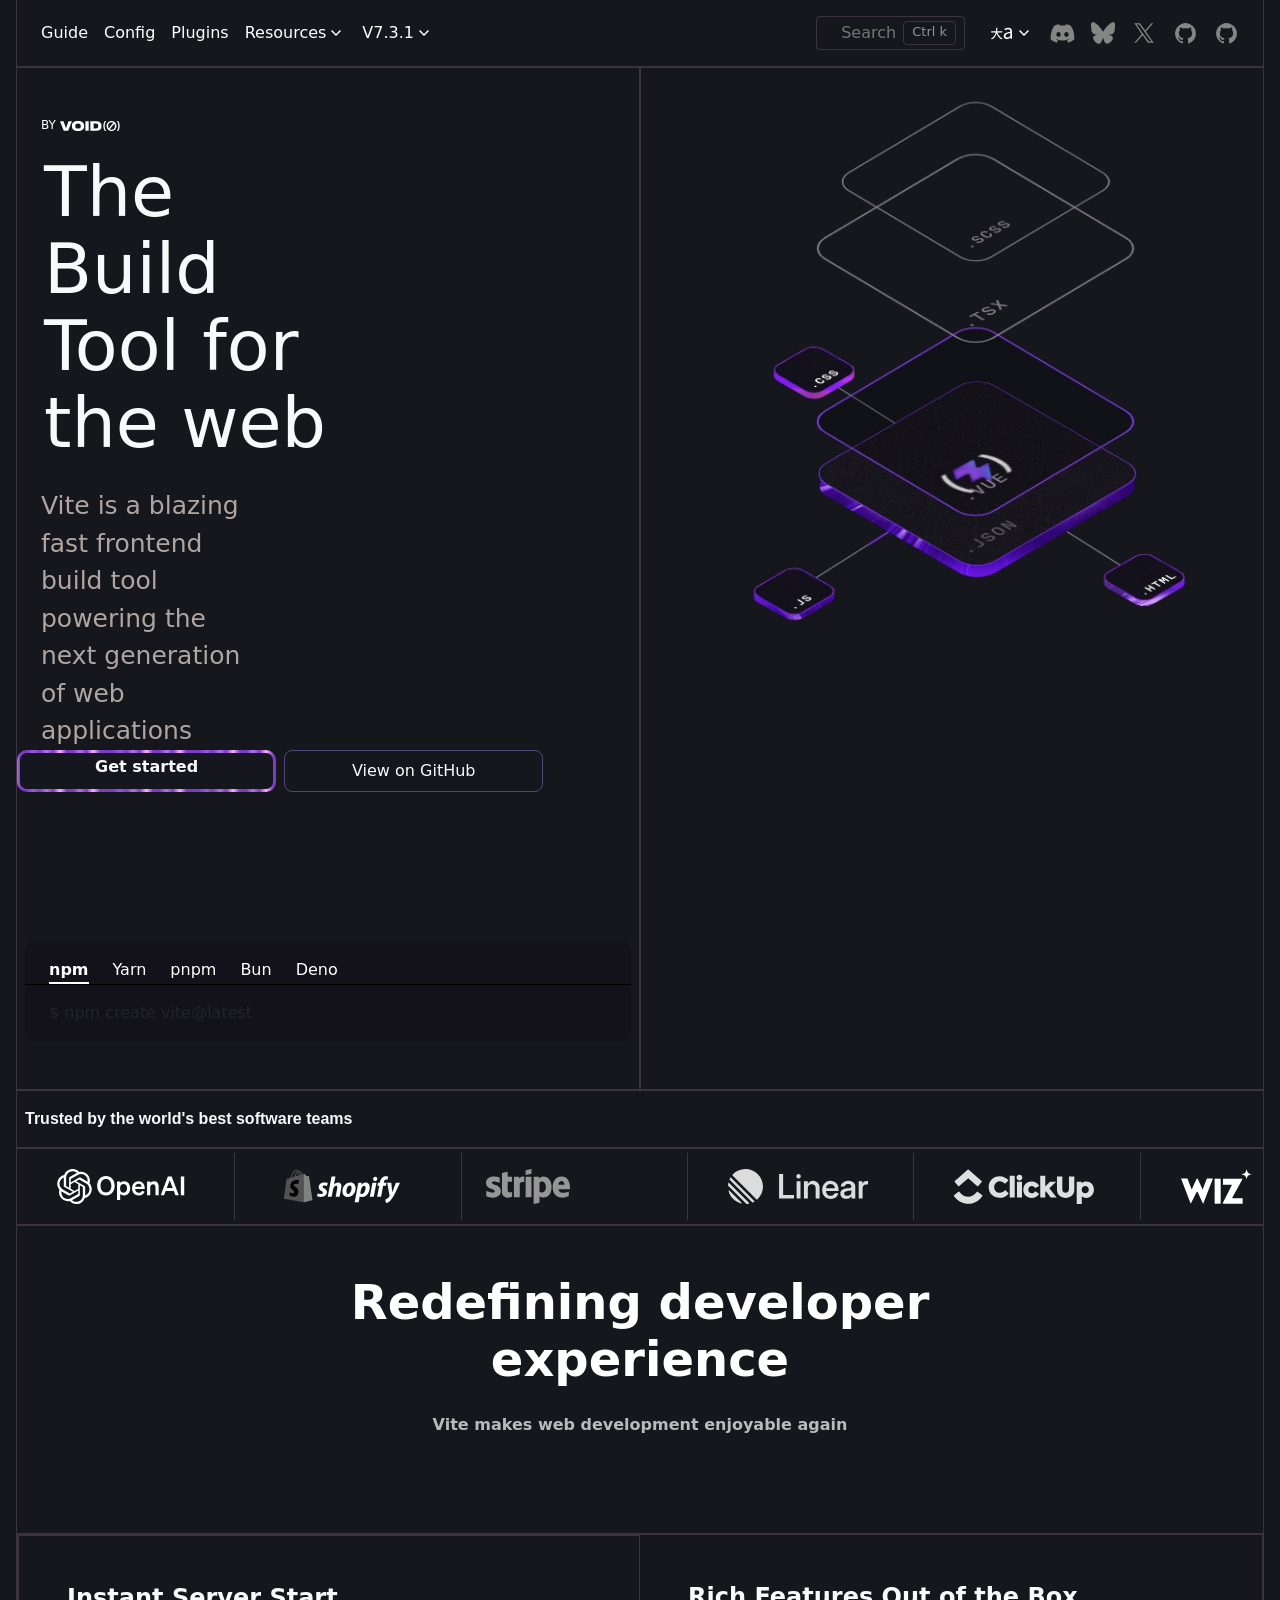
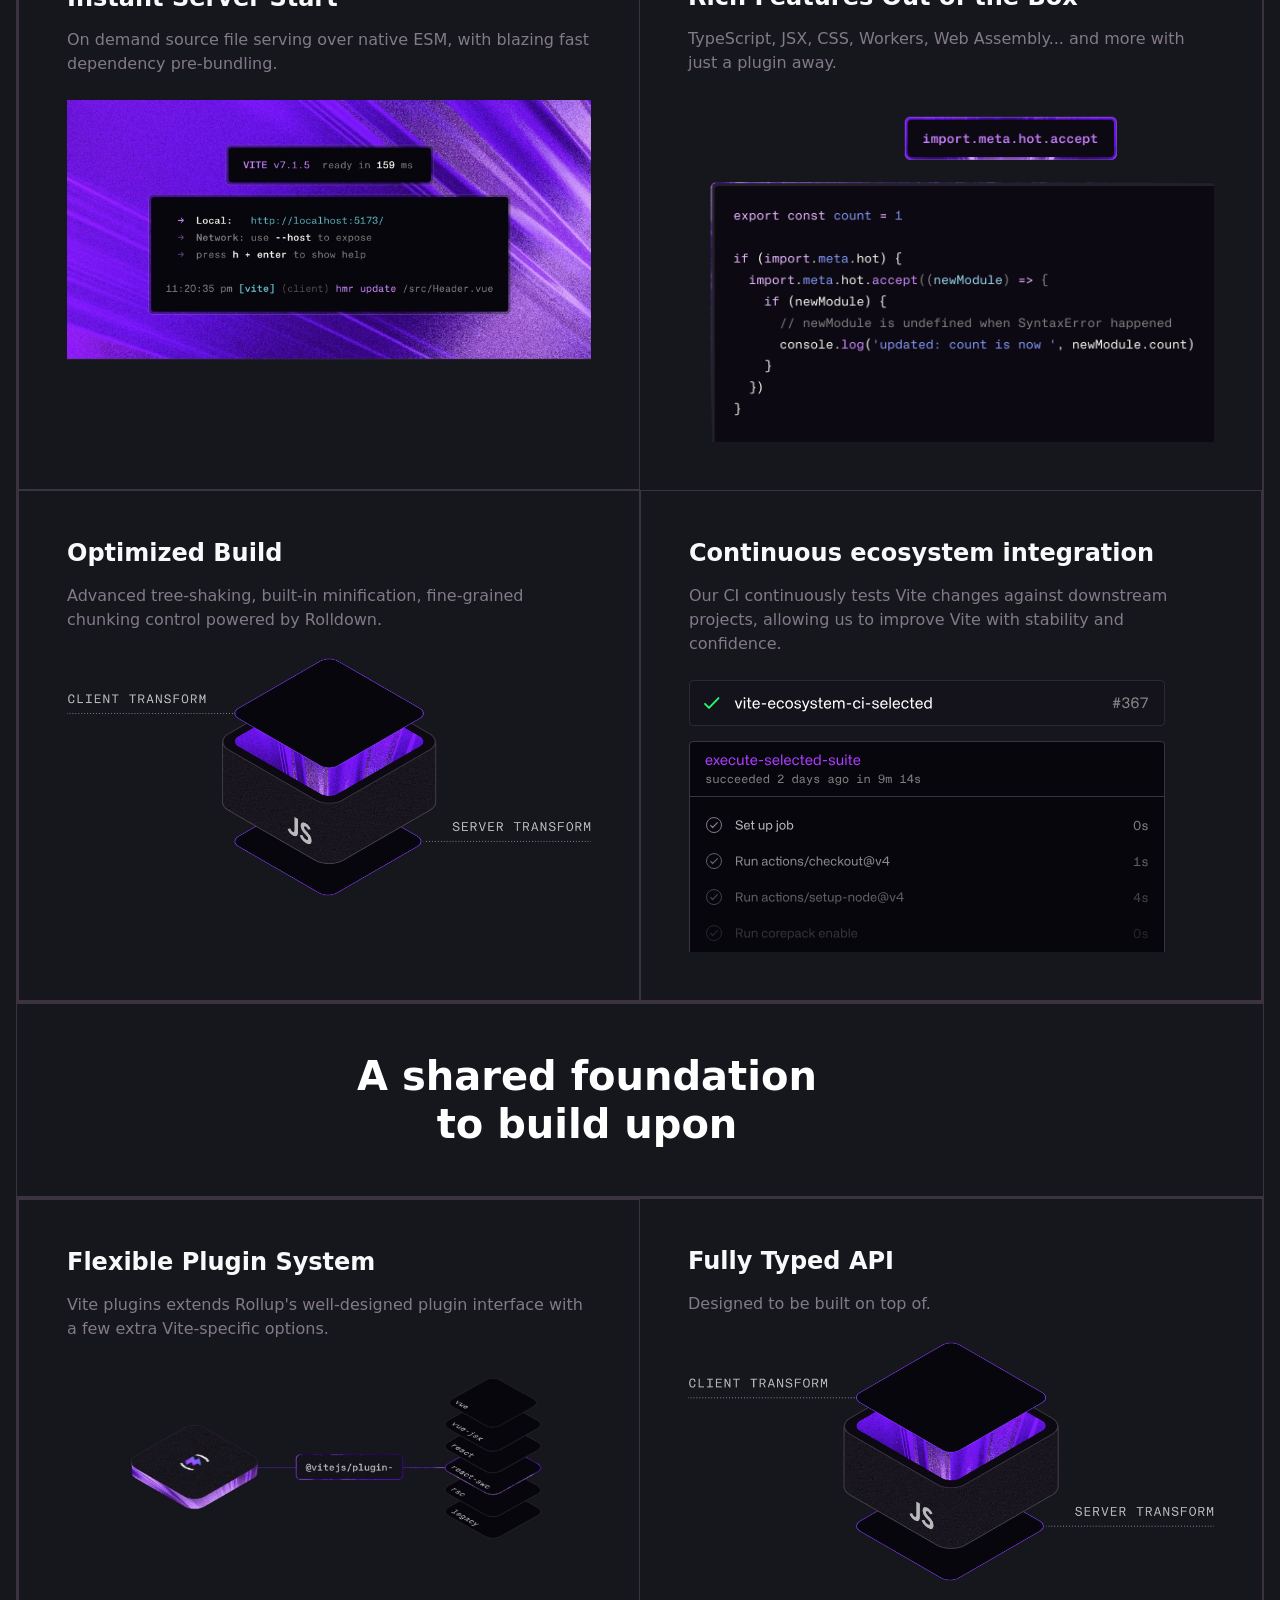
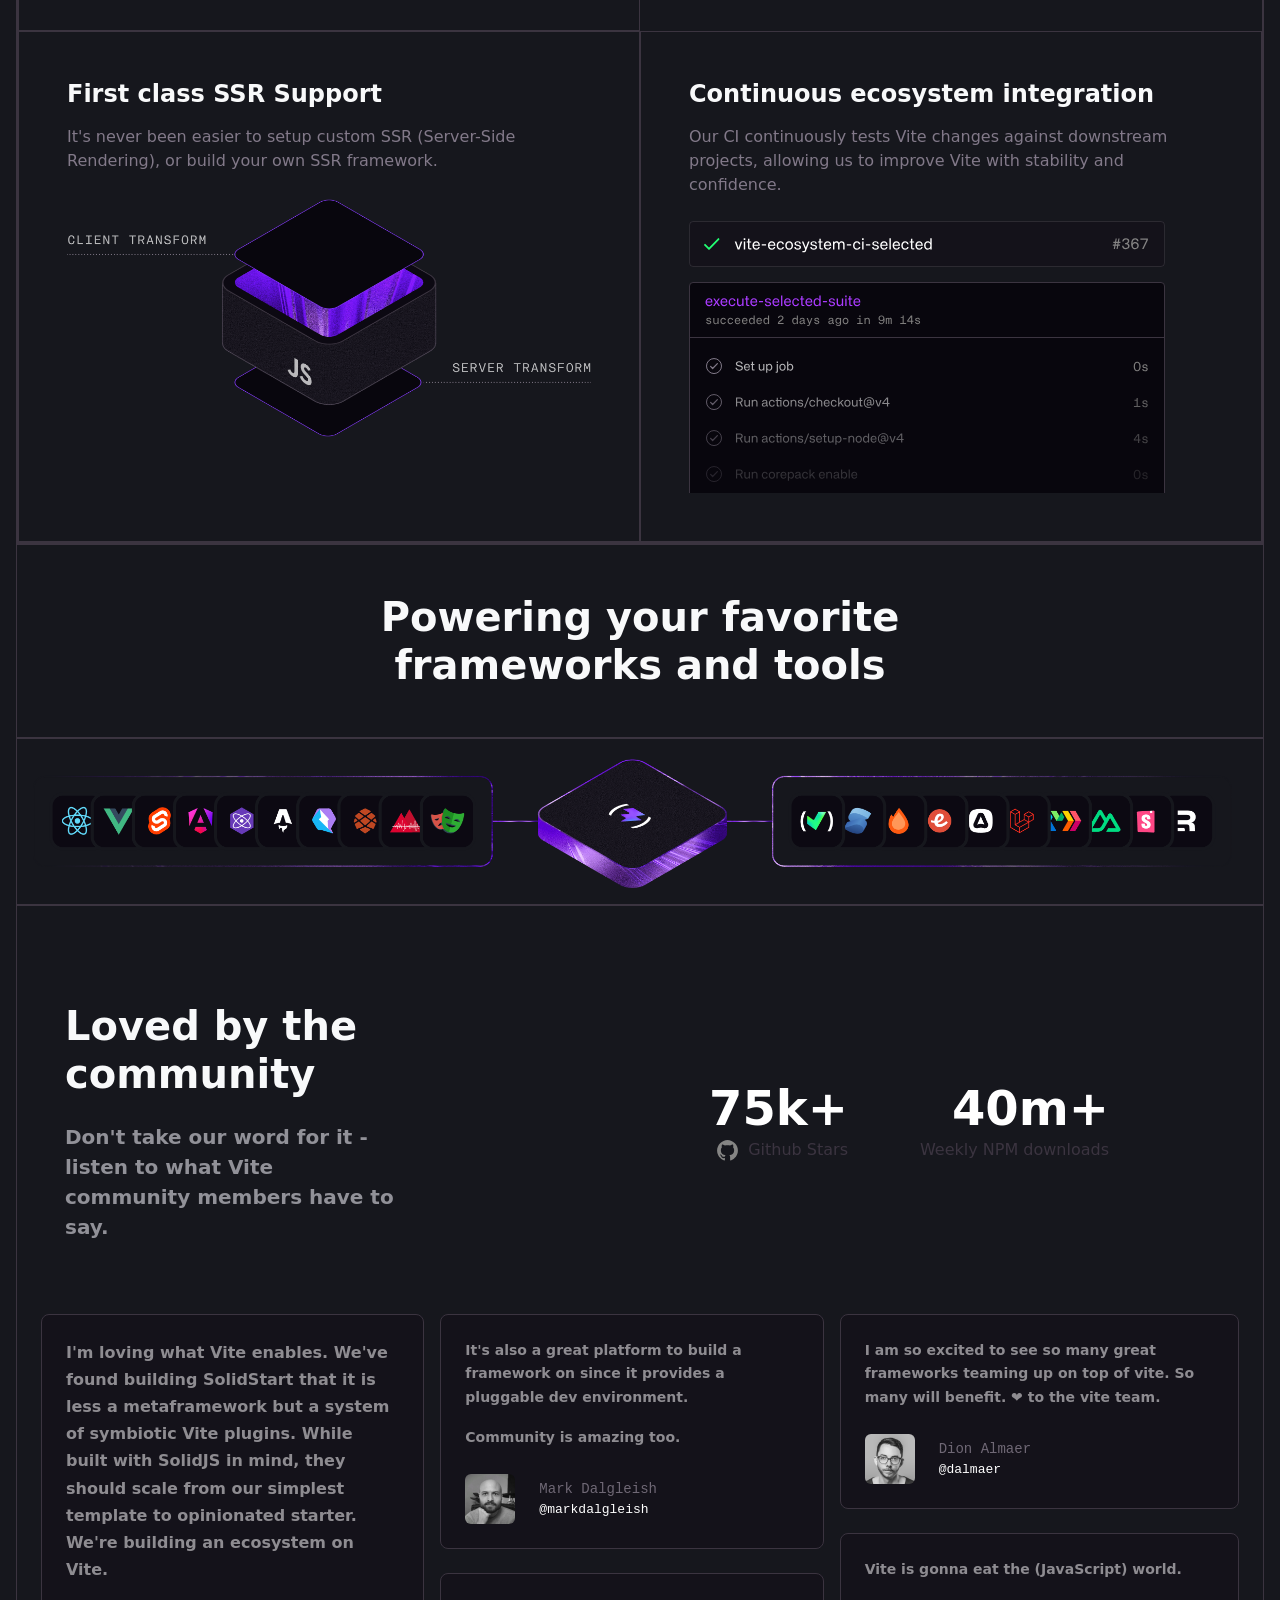
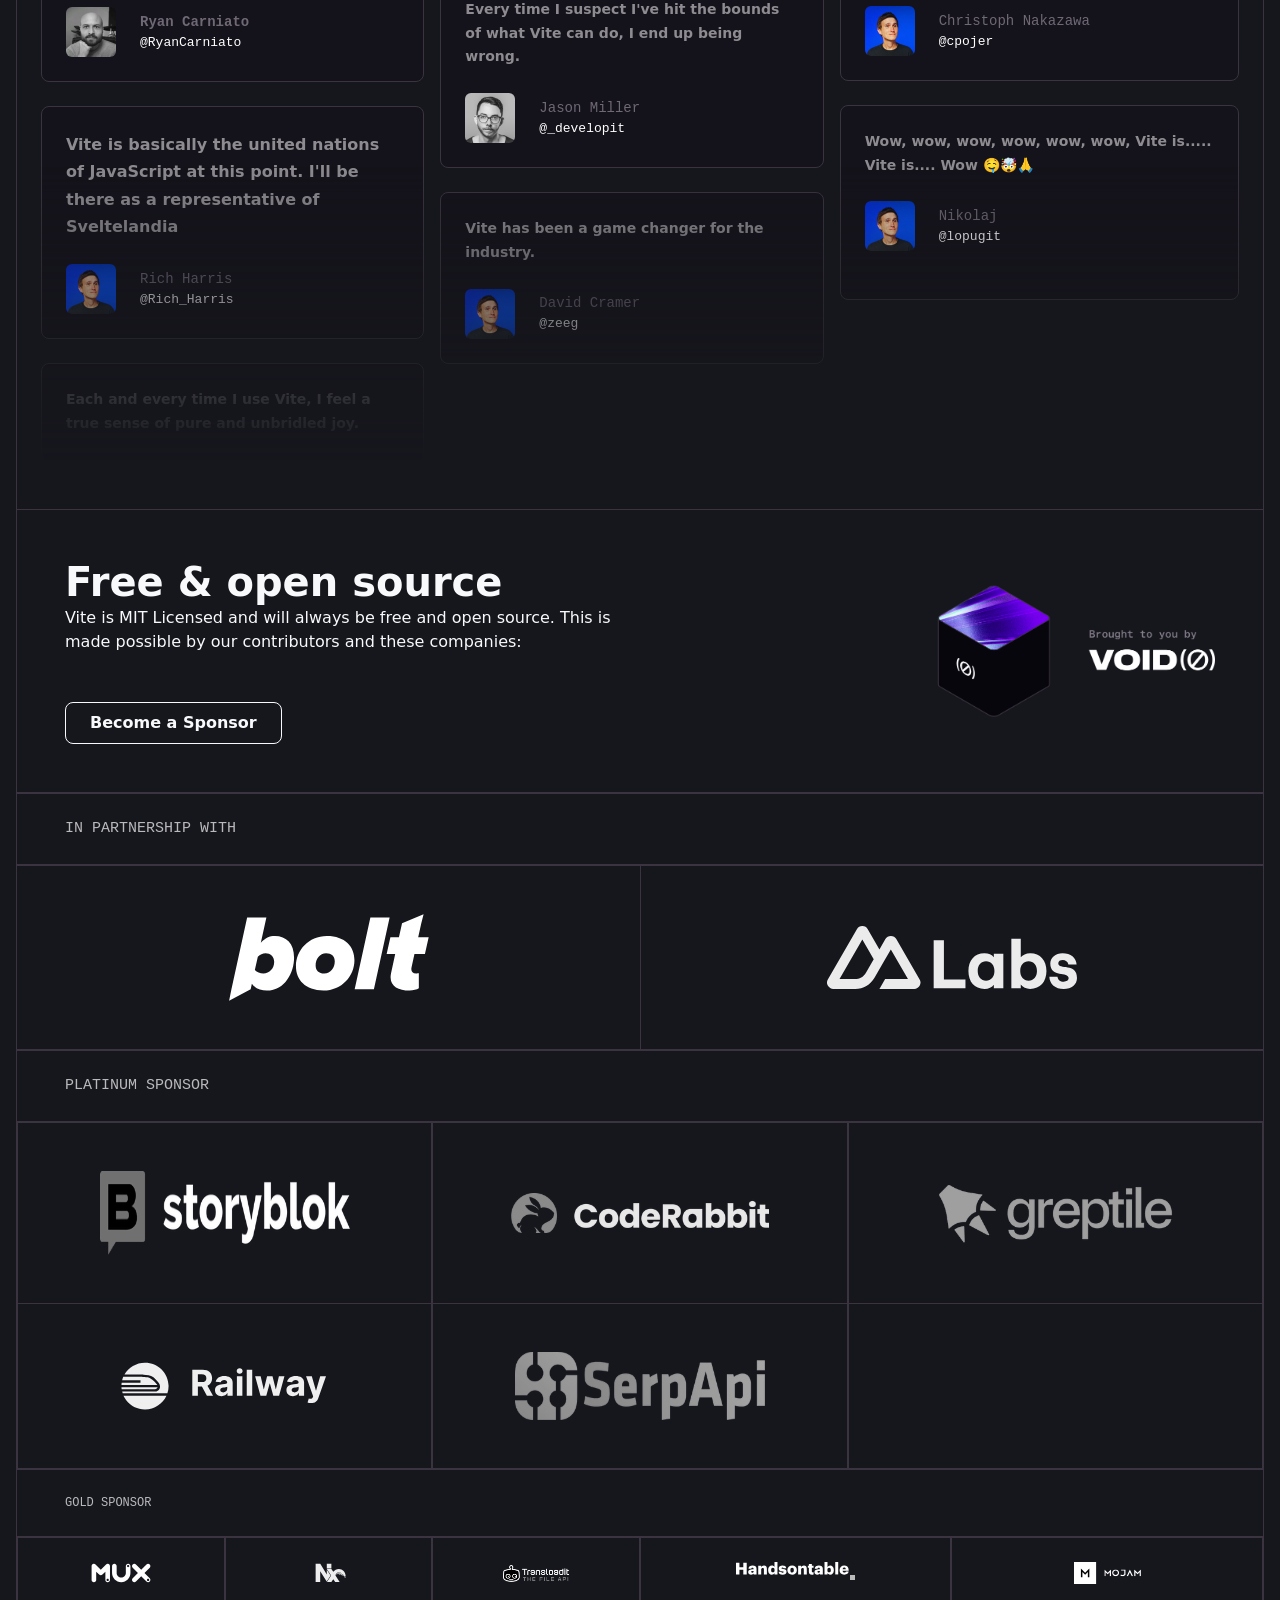
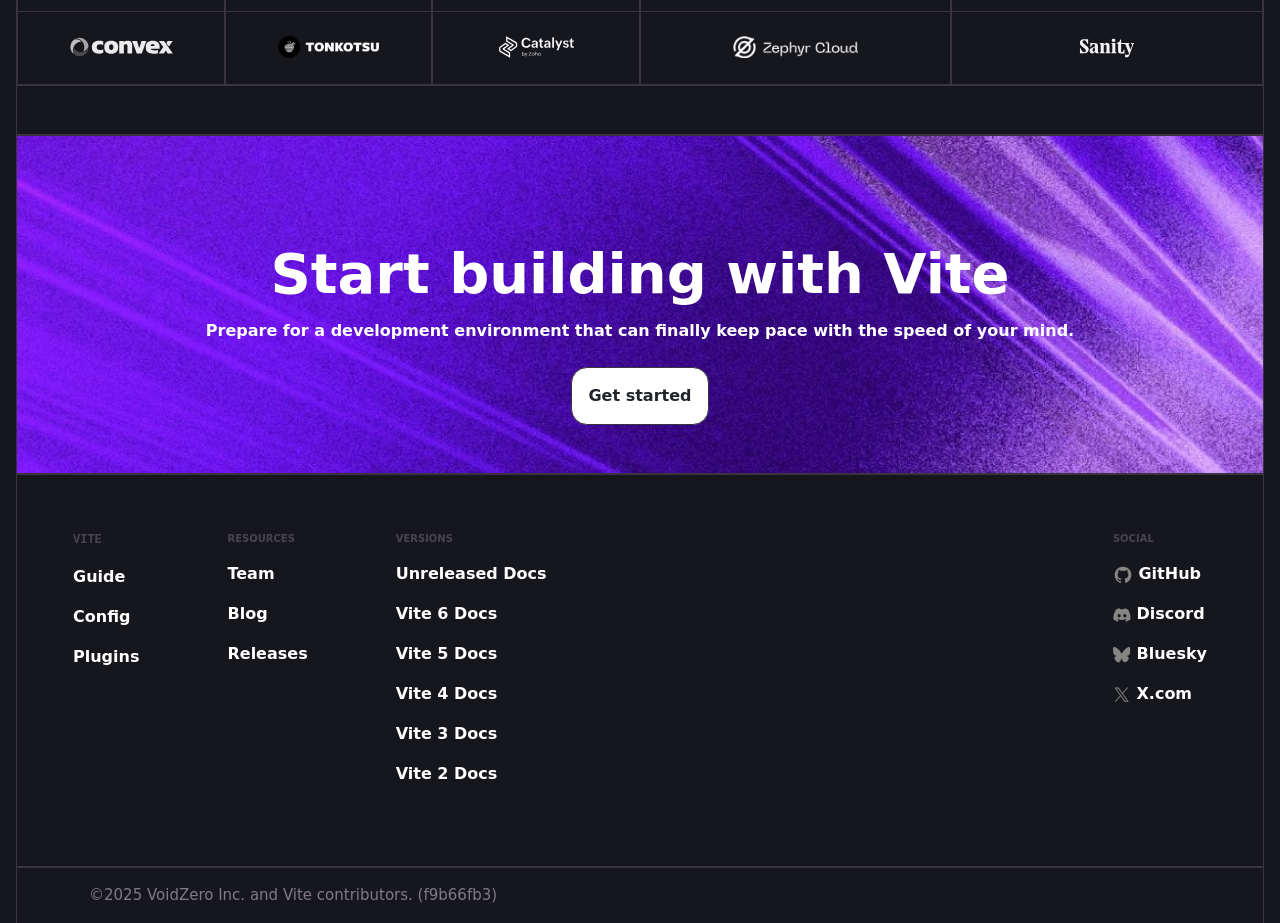
==== commit 3566311e: "v112" ====
(no text change in the page or its own stylesheets)
